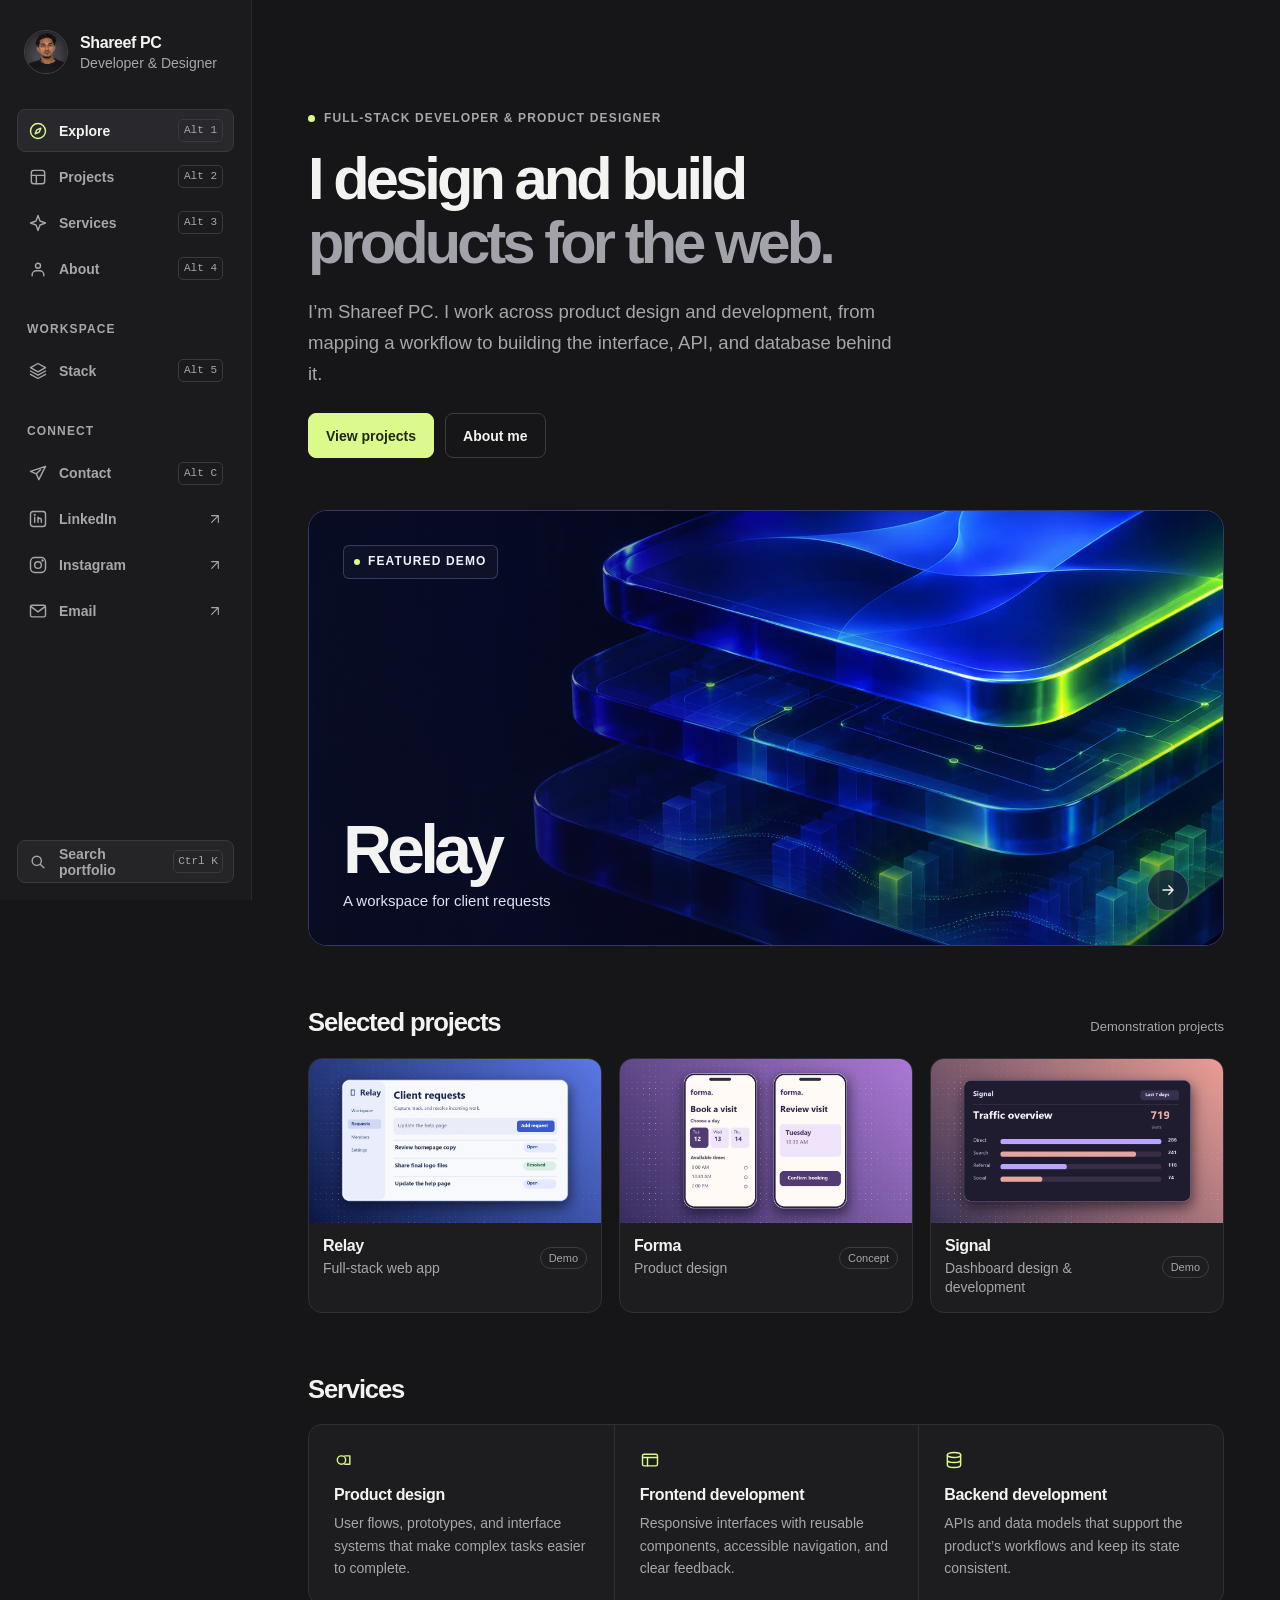
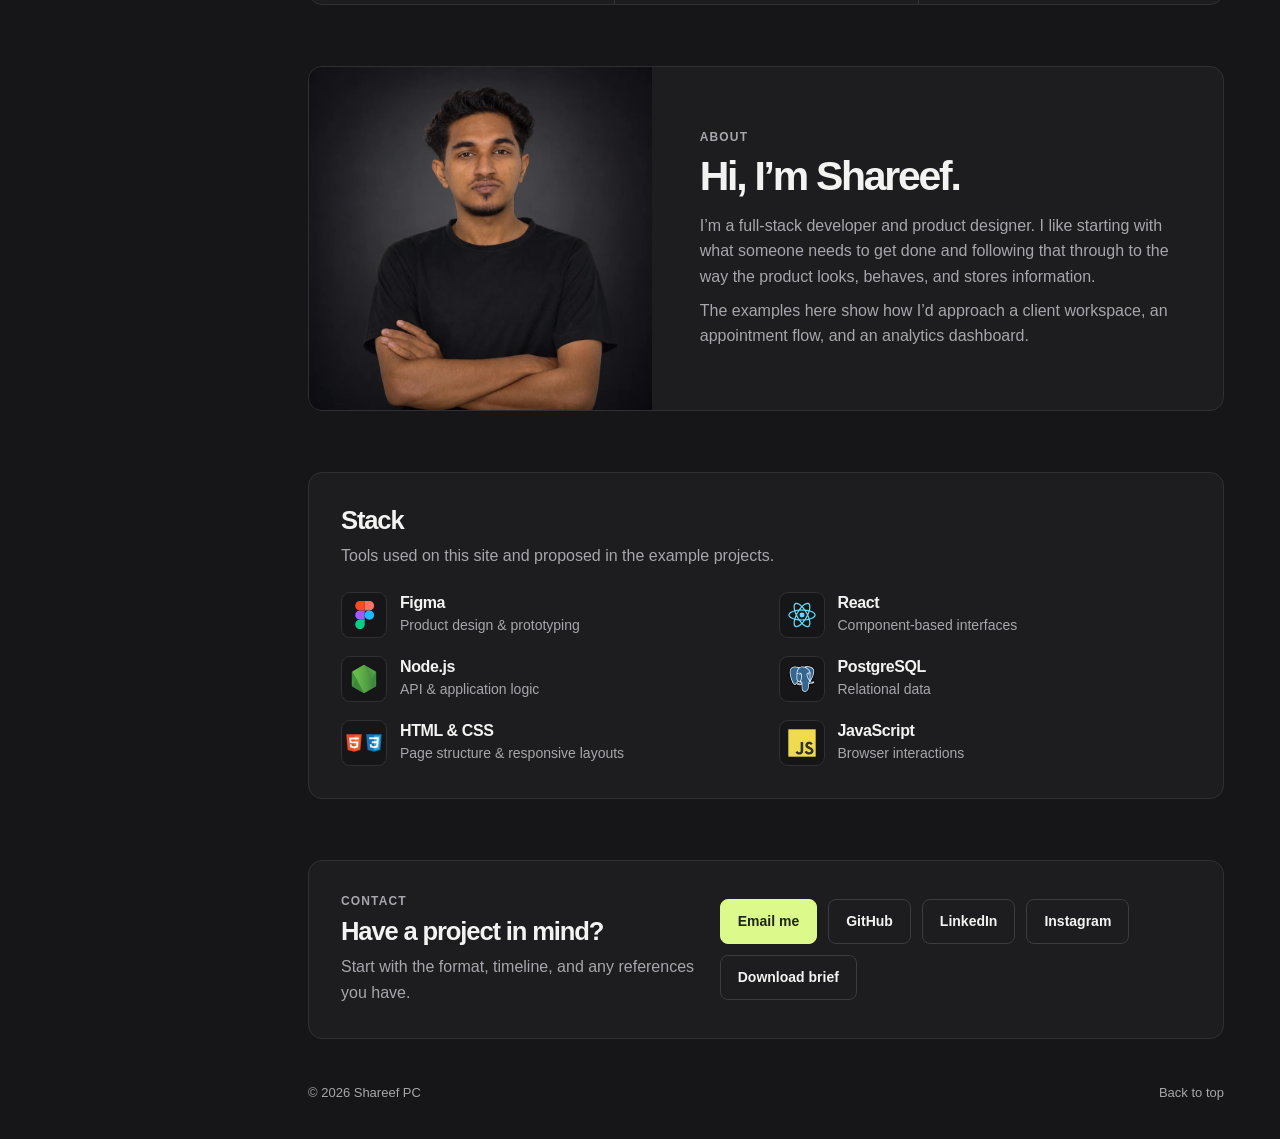
==== index.html @ a7331756 "Add shareefpc portfolio" ====
<!doctype html>
<html lang="en">
<head>
  <meta charset="utf-8">
  <meta name="viewport" content="width=device-width, initial-scale=1, viewport-fit=cover">
  <meta name="theme-color" content="#151518">
  <meta name="description" content="Shareef PC is a full-stack developer and product designer. Explore example web applications and product design case studies.">
  <title>Shareef PC — Full-Stack Developer &amp; Product Designer</title>
  <link rel="icon" href="assets/avatar.webp" type="image/webp">
  <link rel="stylesheet" href="assets/styles.css">
  <script src="assets/contact.js" defer></script>
  <script src="assets/site.js" defer></script>
</head>
<body>
  <a class="skip-link" href="#main">Skip to content</a>

  <svg class="icon-definitions" xmlns="http://www.w3.org/2000/svg" aria-hidden="true">
    <symbol id="icon-explore" viewBox="0 0 24 24"><circle cx="12" cy="12" r="9"/><path d="m15.4 8.6-2 4.8-4.8 2 2-4.8z"/></symbol>
    <symbol id="icon-projects" viewBox="0 0 24 24"><rect x="4" y="4" width="16" height="16" rx="3"/><path d="M4 10h16m-10 0v10"/></symbol>
    <symbol id="icon-services" viewBox="0 0 24 24"><path d="m12 3 2.4 6.6L21 12l-6.6 2.4L12 21l-2.4-6.6L3 12l6.6-2.4L12 3Z"/></symbol>
    <symbol id="icon-about" viewBox="0 0 24 24"><circle cx="12" cy="8" r="3"/><path d="M5 20v-1a5 5 0 0 1 5-5h4a5 5 0 0 1 5 5v1"/></symbol>
    <symbol id="icon-stack" viewBox="0 0 24 24"><path d="m12 3 9 5-9 5-9-5Zm-9 9 9 5 9-5m-18 4 9 5 9-5"/></symbol>
    <symbol id="icon-contact" viewBox="0 0 24 24"><path d="M21 4 3 10l7 3 3 7 8-16ZM10 13l5-5"/></symbol>
    <symbol id="icon-more" viewBox="0 0 24 24"><circle cx="5" cy="12" r="1"/><circle cx="12" cy="12" r="1"/><circle cx="19" cy="12" r="1"/></symbol>
    <symbol id="icon-linkedin" viewBox="0 0 24 24"><rect x="3" y="3" width="18" height="18" rx="3"/><path d="M8 10v6m4 0v-6m0 3a2 2 0 1 1 4 0v3"/><circle cx="8" cy="7" r=".5" fill="currentColor"/></symbol>
    <symbol id="icon-instagram" viewBox="0 0 24 24"><rect x="3" y="3" width="18" height="18" rx="5"/><circle cx="12" cy="12" r="4"/><circle cx="17.5" cy="6.5" r=".6" fill="currentColor"/></symbol>
    <symbol id="icon-email" viewBox="0 0 24 24"><rect x="3" y="5" width="18" height="14" rx="2"/><path d="m4 7 8 6 8-6"/></symbol>
    <symbol id="icon-external" viewBox="0 0 24 24"><path d="M7 17 17 7M7 7h10v10"/></symbol>
  </svg>

  <aside class="sidebar" id="sidebar" aria-label="Portfolio sidebar">
    <a class="profile" href="#explore">
      <img src="assets/avatar.webp" alt="" width="44" height="44">
      <span><strong>Shareef PC</strong><small>Developer &amp; Designer</small></span>
    </a>

    <nav class="sidebar-nav" aria-label="Portfolio navigation">
      <div class="nav-group">
        <a class="nav-link" href="#explore" data-shortcut="1" aria-current="location"><svg aria-hidden="true"><use href="#icon-explore"/></svg><span>Explore</span><kbd>1</kbd></a>
        <a class="nav-link" href="#projects" data-shortcut="2"><svg aria-hidden="true"><use href="#icon-projects"/></svg><span>Projects</span><kbd>2</kbd></a>
        <a class="nav-link" href="#services" data-shortcut="3"><svg aria-hidden="true"><use href="#icon-services"/></svg><span>Services</span><kbd>3</kbd></a>
        <a class="nav-link" href="#about" data-shortcut="4"><svg aria-hidden="true"><use href="#icon-about"/></svg><span>About</span><kbd>4</kbd></a>
      </div>

      <div class="nav-group">
        <p class="nav-label">Workspace</p>
        <a class="nav-link" href="#stack" data-shortcut="5"><svg aria-hidden="true"><use href="#icon-stack"/></svg><span>Stack</span><kbd>5</kbd></a>
      </div>

      <div class="nav-group">
        <p class="nav-label">Connect</p>
        <a class="nav-link" href="#contact" data-shortcut="c"><svg aria-hidden="true"><use href="#icon-contact"/></svg><span>Contact</span><kbd>C</kbd></a>
        <a class="nav-link connect-link" data-contact-link="linkedin" aria-disabled="true" title="Link not configured"><svg aria-hidden="true"><use href="#icon-linkedin"/></svg><span>LinkedIn</span><svg class="external-arrow" aria-hidden="true"><use href="#icon-external"/></svg></a>
        <a class="nav-link connect-link" data-contact-link="instagram" aria-disabled="true" title="Link not configured"><svg aria-hidden="true"><use href="#icon-instagram"/></svg><span>Instagram</span><svg class="external-arrow" aria-hidden="true"><use href="#icon-external"/></svg></a>
        <a class="nav-link connect-link" data-contact-link="email" aria-disabled="true" title="Email not configured"><svg aria-hidden="true"><use href="#icon-email"/></svg><span>Email</span><svg class="external-arrow" aria-hidden="true"><use href="#icon-external"/></svg></a>
      </div>
    </nav>

    <button class="search-trigger" type="button" data-open-search hidden>
      <svg viewBox="0 0 24 24" aria-hidden="true"><circle cx="10.5" cy="10.5" r="5.5"/><path d="m15 15 4 4"/></svg>
      <span>Search portfolio</span><kbd>/</kbd>
    </button>
  </aside>

  <header class="mobile-header">
    <a class="profile" href="#explore"><img src="assets/avatar.webp" alt="" width="36" height="36"><strong>Shareef PC</strong></a>
    <button class="icon-button" type="button" aria-label="Search portfolio" data-open-search hidden><svg viewBox="0 0 24 24" aria-hidden="true"><circle cx="10.5" cy="10.5" r="5.5"/><path d="m15 15 4 4"/></svg></button>
  </header>

  <nav class="mobile-nav" aria-label="Mobile navigation">
    <a class="mobile-tab" href="#explore" aria-current="location"><svg aria-hidden="true"><use href="#icon-explore"/></svg><span>Explore</span></a>
    <a class="mobile-tab" href="#projects"><svg aria-hidden="true"><use href="#icon-projects"/></svg><span>Projects</span></a>
    <a class="mobile-tab" href="#about"><svg aria-hidden="true"><use href="#icon-about"/></svg><span>About</span></a>
    <a class="mobile-tab" href="#contact"><svg aria-hidden="true"><use href="#icon-contact"/></svg><span>Contact</span></a>
    <button class="mobile-tab" id="more-toggle" type="button" aria-haspopup="dialog" aria-controls="more-dialog"><svg aria-hidden="true"><use href="#icon-more"/></svg><span>More</span></button>
  </nav>

  <dialog class="more-dialog" id="more-dialog" aria-labelledby="more-title">
    <div class="more-header"><h2 id="more-title">More</h2><form method="dialog"><button class="icon-button" aria-label="Close navigation"><svg viewBox="0 0 24 24" aria-hidden="true"><path d="m6 6 12 12M18 6 6 18"/></svg></button></form></div>
    <nav class="more-nav" aria-label="More portfolio links">
      <div class="nav-group">
        <a class="nav-link" href="#services"><svg aria-hidden="true"><use href="#icon-services"/></svg><span>Services</span></a>
        <a class="nav-link" href="#stack"><svg aria-hidden="true"><use href="#icon-stack"/></svg><span>Stack</span></a>
      </div>
      <div class="nav-group">
        <p class="nav-label">Connect</p>
        <a class="nav-link connect-link" data-contact-link="linkedin" aria-disabled="true" title="Link not configured"><svg aria-hidden="true"><use href="#icon-linkedin"/></svg><span>LinkedIn</span><svg class="external-arrow" aria-hidden="true"><use href="#icon-external"/></svg></a>
        <a class="nav-link connect-link" data-contact-link="instagram" aria-disabled="true" title="Link not configured"><svg aria-hidden="true"><use href="#icon-instagram"/></svg><span>Instagram</span><svg class="external-arrow" aria-hidden="true"><use href="#icon-external"/></svg></a>
        <a class="nav-link connect-link" data-contact-link="email" aria-disabled="true" title="Email not configured"><svg aria-hidden="true"><use href="#icon-email"/></svg><span>Email</span><svg class="external-arrow" aria-hidden="true"><use href="#icon-external"/></svg></a>
      </div>
    </nav>
  </dialog>

  <main class="site-main" id="main" tabindex="-1">
    <div class="content">
      <section class="hero" id="explore" data-search-title="Explore" data-search-context="Portfolio overview">
        <p class="eyebrow hero-label"><span class="status-dot" aria-hidden="true"></span> Full-stack developer &amp; product designer</p>
        <h1>I design and build<br> <span>products for the web.</span></h1>
        <p class="hero-intro">I’m Shareef PC. I work across product design and development, from mapping a workflow to building the interface, API, and database behind it.</p>
        <div class="actions">
          <a class="button button-primary" href="#projects">View projects</a>
          <a class="button" href="#about">About me</a>
        </div>
      </section>

      <a class="feature" href="projects/relay.html" aria-label="View Relay, an example full-stack project">
        <img src="assets/hero.webp" width="1600" height="900" alt="" fetchpriority="high">
        <div class="feature-content">
          <span class="eyebrow feature-tag"><span class="status-dot" aria-hidden="true"></span> Featured demo</span>
          <div class="feature-title"><strong>Relay</strong><span>A workspace for client requests</span></div>
          <span class="feature-action" aria-hidden="true"><svg viewBox="0 0 24 24"><path d="M6 12h12m-5-5 5 5-5 5"/></svg></span>
        </div>
      </a>

      <section class="section" id="projects" data-search-title="Selected projects" data-search-context="Full-stack development and product design">
        <div class="section-heading"><h2>Selected projects</h2><span class="section-note">Demonstration projects</span></div>
        <div class="project-grid">
          <a class="project-card" href="projects/relay.html" data-search-title="Relay" data-search-context="Client requests · full-stack architecture · React · Node.js · PostgreSQL">
            <img src="assets/relay.webp" width="1000" height="562" loading="lazy" alt="">
            <div class="project-caption"><div><h3>Relay</h3><p>Full-stack web app</p></div><span class="pill">Demo</span></div>
          </a>
          <a class="project-card" href="projects/forma.html" data-search-title="Forma" data-search-context="Product design · mobile UX · appointment booking · Figma">
            <img src="assets/forma.webp" width="1000" height="562" loading="lazy" alt="">
            <div class="project-caption"><div><h3>Forma</h3><p>Product design</p></div><span class="pill">Concept</span></div>
          </a>
          <a class="project-card" href="projects/signal.html" data-search-title="Signal" data-search-context="Analytics · dashboard · data visualization · full-stack development">
            <img src="assets/signal.webp" width="1000" height="562" loading="lazy" alt="">
            <div class="project-caption"><div><h3>Signal</h3><p>Dashboard design &amp; development</p></div><span class="pill">Demo</span></div>
          </a>
        </div>
      </section>

      <section class="section" id="services" data-search-title="Services" data-search-context="Product design, frontend and backend development">
        <div class="section-heading"><h2>Services</h2></div>
        <div class="service-grid panel">
          <article><svg viewBox="0 0 24 24" aria-hidden="true"><circle cx="9" cy="12" r="5"/><path d="M13 7h6v10h-6"/></svg><h3>Product design</h3><p>User flows, prototypes, and interface systems that make complex tasks easier to complete.</p></article>
          <article><svg viewBox="0 0 24 24" aria-hidden="true"><rect x="3" y="5" width="18" height="14" rx="2"/><path d="M3 9h18m-12 0v10"/></svg><h3>Frontend development</h3><p>Responsive interfaces with reusable components, accessible navigation, and clear feedback.</p></article>
          <article><svg viewBox="0 0 24 24" aria-hidden="true"><ellipse cx="12" cy="6" rx="8" ry="3"/><path d="M4 6v12c0 1.65 3.6 3 8 3s8-1.35 8-3V6M4 12c0 1.65 3.6 3 8 3s8-1.35 8-3"/></svg><h3>Backend development</h3><p>APIs and data models that support the product’s workflows and keep its state consistent.</p></article>
        </div>
      </section>

      <section class="section about panel" id="about" data-search-title="About Shareef PC" data-search-context="Full-stack development and product design">
        <img src="assets/portrait.webp" width="900" height="900" loading="lazy" alt="Portrait of Shareef PC">
        <div class="about-copy"><p class="eyebrow">About</p><h2>Hi, I’m Shareef.</h2><p>I’m a full-stack developer and product designer. I like starting with what someone needs to get done and following that through to the way the product looks, behaves, and stores information.</p><p>The examples here show how I’d approach a client workspace, an appointment flow, and an analytics dashboard.</p></div>
      </section>

      <section class="section panel stack" id="stack" data-search-title="Stack" data-search-context="Figma, React, Node.js, PostgreSQL, HTML and CSS">
        <div class="section-heading"><div><h2>Stack</h2><p>Tools used on this site and proposed in the example projects.</p></div></div>
        <div class="stack-grid">
          <article class="stack-item"><span class="tool-icon" aria-hidden="true"><img src="assets/stack/figma.svg" width="28" height="28" alt=""></span><div><h3>Figma</h3><p>Product design &amp; prototyping</p></div></article>
          <article class="stack-item"><span class="tool-icon" aria-hidden="true"><img src="assets/stack/react.svg" width="28" height="28" alt=""></span><div><h3>React</h3><p>Component-based interfaces</p></div></article>
          <article class="stack-item"><span class="tool-icon" aria-hidden="true"><img src="assets/stack/nodejs.svg" width="28" height="28" alt=""></span><div><h3>Node.js</h3><p>API &amp; application logic</p></div></article>
          <article class="stack-item"><span class="tool-icon" aria-hidden="true"><img src="assets/stack/postgresql.svg" width="28" height="28" alt=""></span><div><h3>PostgreSQL</h3><p>Relational data</p></div></article>
          <article class="stack-item">
            <span class="tool-icon tool-icon-pair" aria-hidden="true">
              <img src="assets/stack/html5.svg" width="18" height="18" alt="">
              <img src="assets/stack/css3.svg" width="18" height="18" alt="">
            </span>
            <div><h3>HTML &amp; CSS</h3><p>Page structure &amp; responsive layouts</p></div>
          </article>
          <article class="stack-item"><span class="tool-icon" aria-hidden="true"><img src="assets/stack/javascript.svg" width="28" height="28" alt=""></span><div><h3>JavaScript</h3><p>Browser interactions</p></div></article>
        </div>
      </section>

      <section class="section panel contact" id="contact" data-search-title="Contact" data-search-context="Email, LinkedIn, Instagram and project brief">
        <div><p class="eyebrow">Contact</p><h2>Have a project in mind?</h2><p>Start with the format, timeline, and any references you have.</p></div>
        <div class="actions contact-actions" id="contact-actions">
          <a class="button button-primary" href="assets/project-brief.txt" download>Download brief</a>
        </div>
      </section>

      <footer class="footer"><span>© 2026 Shareef PC</span><a href="#explore">Back to top</a></footer>
    </div>
  </main>

  <dialog class="search-dialog" id="search-dialog" aria-labelledby="search-title">
    <div class="search-header"><h2 id="search-title">Search portfolio</h2><form method="dialog"><button class="icon-button" aria-label="Close search"><svg viewBox="0 0 24 24" aria-hidden="true"><path d="m6 6 12 12M18 6 6 18"/></svg></button></form></div>
    <input id="search-input" type="search" placeholder="Find a project or section…" aria-label="Find a project or section" autocomplete="off">
    <p class="search-status" id="search-status" role="status"></p>
    <ul class="search-results" id="search-results" aria-label="Search results"></ul>
  </dialog>
</body>
</html>
---- assets/styles.css ----
:root {
  color-scheme: dark;
  --bg: #161618;
  --rail: #1b1b1e;
  --surface: #1d1d20;
  --surface-hover: #252528;
  --line: #303034;
  --text: #f3f3f1;
  --muted: #a6a6ac;
  --accent: #dcfa8c;
  --sidebar: 252px;
  --radius: 14px;
  font-family: Inter, "Segoe UI", Arial, sans-serif;
  font-synthesis: none;
}

*, *::before, *::after { box-sizing: border-box; }
html { scroll-behavior: smooth; }
body { margin: 0; min-width: 280px; background: var(--bg); color: var(--text); }
button, input, select { font: inherit; }
a { color: inherit; text-decoration: none; }
button, summary { cursor: pointer; }
img { display: block; max-width: 100%; }
svg { flex: none; width: 20px; height: 20px; fill: none; stroke: currentColor; stroke-width: 1.7; stroke-linecap: round; stroke-linejoin: round; }
.icon-definitions { position: absolute; width: 0; height: 0; overflow: hidden; }
h1, h2, h3, p, figure { margin: 0; }
[hidden] { display: none !important; }
:focus-visible { outline: 2px solid var(--accent); outline-offset: 4px; }

.skip-link { position: fixed; left: 12px; top: 12px; z-index: 10; transform: translateY(-150%); background: var(--accent); color: #151617; padding: 10px 14px; border-radius: 6px; }
.skip-link:focus { transform: none; }
.sidebar { display: flex; flex-direction: column; position: fixed; inset: 0 auto 0 0; width: var(--sidebar); z-index: 4; background: var(--rail); border-right: 1px solid #2a2a2d; padding: 30px 17px 17px; overflow-y: auto; }
.profile { display: flex; align-items: center; gap: 12px; padding: 0 7px; width: fit-content; }
.profile img { border-radius: 50%; object-fit: cover; border: 1px solid #434347; }
.profile strong { display: block; font-size: 16px; letter-spacing: -.025em; }
.profile small { display: block; color: var(--muted); font-size: 14px; margin-top: 3px; }
.sidebar-nav { display: grid; gap: 31px; margin: 35px 0 32px; }
.nav-group { display: grid; gap: 3px; }
.nav-label { padding: 0 10px 8px; }
.nav-label, .eyebrow { font-size: 12px; font-weight: 650; letter-spacing: .095em; line-height: 1.45; text-transform: uppercase; color: var(--muted); }
.nav-link, .search-trigger { min-height: 43px; display: flex; align-items: center; gap: 11px; padding: 0 10px; border: 1px solid transparent; border-radius: 8px; color: var(--muted); font-size: 14px; font-weight: 550; text-align: left; }
.nav-link[href]:hover, .search-trigger:hover { background: var(--surface-hover); color: var(--text); }
.nav-link[aria-current="location"] { background: #29292d; border-color: #38383d; color: var(--text); }
.nav-link[aria-current="location"] svg { color: var(--accent); }
.connect-link .external-arrow { width: 16px; height: 16px; margin-left: auto; color: var(--muted); }
.connect-link[aria-disabled="true"] { color: #92929a; }
.connect-link[href]:hover .external-arrow { color: var(--accent); }
.nav-link kbd, .search-trigger kbd { margin-left: auto; }
.nav-link kbd { display: none; }
.enhanced .nav-link kbd { display: inline-flex; }
kbd { display: inline-flex; align-items: center; justify-content: center; min-width: 23px; min-height: 23px; padding: 2px 5px; border: 1px solid #3a3a3e; border-radius: 5px; color: var(--muted); font: 11px/1.2 ui-monospace, Consolas, monospace; white-space: nowrap; }
.search-trigger { margin-top: auto; width: 100%; background: #252528; border-color: #39393e; }
.mobile-header, .mobile-nav { display: none; }

.site-main { margin-left: var(--sidebar); }
.content { width: min(100% - 112px, 1056px); margin-inline: auto; padding-block: clamp(76px, 8.6vw, 138px) 24px; }
.hero { margin-bottom: 52px; }
.hero-label { display: flex; align-items: center; gap: 9px; margin-bottom: 20px; }
.status-dot { display: inline-block; width: 7px; height: 7px; flex: none; border-radius: 50%; background: var(--accent); }
.hero h1 { font-size: clamp(3rem, 4.65vw, 4.65rem); font-weight: 650; letter-spacing: -.065em; line-height: 1.06; }
.hero h1 span { color: #a2a2ab; }
.hero-intro { max-width: 590px; color: var(--muted); font-size: clamp(1rem, 1.45vw, 1.2rem); line-height: 1.68; margin-top: 22px; }
.actions { display: flex; align-items: center; flex-wrap: wrap; gap: 11px; margin-top: 24px; }
.button { display: inline-flex; justify-content: center; align-items: center; gap: 8px; min-height: 45px; padding: 9px 17px; border: 1px solid #3b3b40; border-radius: 8px; background: transparent; color: var(--text); font-size: 14px; font-weight: 650; }
.button:hover { background: var(--surface-hover); border-color: #55555b; }
.button-primary { background: var(--accent); border-color: var(--accent); color: #202516; }
.button-primary:hover { background: #e7ffae; border-color: #e7ffae; }

.feature { position: relative; display: block; width: 100%; min-width: 0; overflow: hidden; aspect-ratio: 2.1; min-height: 285px; isolation: isolate; border-radius: 19px; border: 1px solid #383765; background: #101440; }
.feature > img { width: 100%; height: 100%; position: absolute; inset: 0; object-fit: cover; object-position: center 52%; transition: transform .55s ease; }
.feature:hover > img { transform: scale(1.025); }
.feature::after { position: absolute; content: ""; z-index: 0; inset: 0; background: linear-gradient(90deg, #0a0e24c9, transparent 67%), linear-gradient(0deg, #0809217d, transparent 57%); }
.feature-content { display: flex; flex-direction: column; justify-content: space-between; align-items: flex-start; position: absolute; z-index: 1; inset: clamp(17px, 3vw, 34px); }
.feature-tag { display: flex; align-items: center; gap: 8px; color: #eff1fc; background: #11152ac9; border: 1px solid #a9b9f940; padding: 7px 10px; border-radius: 6px; }
.feature-tag .status-dot { width: 6px; height: 6px; }
.feature-title { display: grid; gap: 8px; max-width: calc(100% - 47px); }
.feature-title strong { font-size: clamp(2.65rem, 5.3vw, 5.25rem); letter-spacing: -.07em; line-height: .93; font-weight: 650; }
.feature-title > span { color: #e0e1f4; font-size: 15px; line-height: 1.45; }
.feature-action { position: absolute; bottom: 0; right: 0; display: grid; place-items: center; width: 42px; height: 42px; border: 1px solid #c4caff50; border-radius: 50%; background: #121735b0; }

.section { margin-top: 61px; scroll-margin-top: 25px; }
.section-heading { display: flex; flex-wrap: wrap; align-items: baseline; justify-content: space-between; gap: 7px 14px; margin-bottom: 20px; }
.section-heading h2, .contact h2 { font-size: clamp(1.36rem, 2vw, 1.65rem); letter-spacing: -.045em; line-height: 1.18; }
.section-note { color: var(--muted); font-size: 13px; }
.project-grid { display: grid; grid-template-columns: repeat(3, minmax(0, 1fr)); gap: 17px; }
.project-card { overflow: hidden; background: var(--surface); border: 1px solid var(--line); border-radius: var(--radius); transition: border-color .2s, transform .2s; }
.project-card:hover { border-color: #55555b; transform: translateY(-3px); }
.project-card img { width: 100%; height: auto; aspect-ratio: 16 / 9; object-fit: cover; background: #222238; }
.project-caption { display: flex; justify-content: space-between; align-items: center; gap: 10px; padding: 14px; }
.project-caption h3, .service-grid h3, .stack-item h3 { font-size: 16px; letter-spacing: -.025em; }
.project-caption p, .stack-item p { margin-top: 4px; font-size: 14px; line-height: 1.4; color: var(--muted); }
.pill { flex: none; padding: 4px 8px; border: 1px solid #3b3b40; border-radius: 999px; color: var(--muted); font-size: 11px; }
.panel { border: 1px solid var(--line); border-radius: var(--radius); background: var(--surface); }
.service-grid { display: grid; grid-template-columns: repeat(3, minmax(0, 1fr)); }
.service-grid article { padding: clamp(15px, 2.5vw, 25px); }
.service-grid article + article { border-left: 1px solid var(--line); }
.service-grid svg { color: var(--accent); margin-bottom: 12px; }
.service-grid p, .stack .section-heading p, .contact p:not(.eyebrow), .about-copy p:not(.eyebrow) { color: var(--muted); line-height: 1.6; margin-top: 8px; }
.service-grid p { font-size: 14px; }
.about { display: grid; grid-template-columns: minmax(0, .75fr) minmax(0, 1.25fr); align-items: center; overflow: hidden; }
.about img { width: 100%; height: 100%; min-height: 285px; object-fit: cover; object-position: 50% 40%; }
.about-copy { padding: clamp(23px, 4vw, 48px); }
.about-copy h2 { font-size: clamp(1.8rem, 3.2vw, 3rem); letter-spacing: -.055em; margin: 7px 0 13px; }
.about-copy p + p { margin-top: 11px; }
.stack, .contact { padding: clamp(19px, 2.9vw, 32px); }
.stack-grid { display: grid; grid-template-columns: repeat(2, minmax(0, 1fr)); gap: 18px 25px; margin-top: 23px; }
.stack-item { display: flex; align-items: center; gap: 13px; }
.tool-icon { flex: none; width: 46px; height: 46px; display: grid; place-items: center; border: 1px solid var(--line); border-radius: 9px; background: var(--bg); }
.tool-icon img { object-fit: contain; }
.tool-icon-pair { display: flex; justify-content: center; align-items: center; gap: 2px; }
.contact { display: flex; align-items: center; justify-content: space-between; gap: 18px; }
.contact h2 { margin-top: 6px; }
.contact .actions { margin: 0; }
.footer { display: flex; justify-content: space-between; gap: 15px; margin-top: 31px; padding-block: 15px; color: var(--muted); font-size: 13px; }
.footer a:hover { color: var(--text); }

.icon-button { width: 40px; height: 40px; display: inline-grid; place-items: center; border: 1px solid var(--line); border-radius: 8px; background: var(--surface); color: var(--text); }
.icon-button:hover { background: var(--surface-hover); }
.search-dialog { width: min(550px, 100% - 28px); max-height: min(600px, 85dvh); color: var(--text); background: #222226; border: 1px solid #47474c; border-radius: 15px; padding: 16px; }
.search-dialog::backdrop, .more-dialog::backdrop { background: #08080ac7; }
.search-header, .more-header { display: flex; justify-content: space-between; align-items: center; gap: 12px; margin-bottom: 12px; }
.search-header h2, .more-header h2 { font-size: 18px; }
.search-dialog input, .demo input, .demo select { width: 100%; padding: 10px 12px; border: 1px solid #54545f; border-radius: 7px; color: var(--text); background: #16161b; }
.search-status { min-height: 18px; margin-top: 11px; color: var(--muted); font-size: 13px; }
.search-results { list-style: none; padding: 0; margin: 5px 0 0; }
.search-results a { display: grid; gap: 3px; border-radius: 6px; padding: 9px 10px; }
.search-results a:hover, .search-results a:focus-visible { background: var(--surface-hover); }
.search-results small { color: var(--muted); font-size: 13px; }
.more-dialog { position: fixed; inset: auto 0 max(8px, env(safe-area-inset-bottom)) 0; width: min(510px, 100% - 20px); max-height: min(75dvh, 480px); margin: 0 auto; padding: 14px; border: 1px solid #47474c; border-radius: 18px; background: var(--rail); color: var(--text); }
.more-nav { display: grid; gap: 15px; }
.more-nav .nav-label { padding-bottom: 4px; }
body:has(.more-dialog[open]) { overflow: hidden; }

.case-content { width: min(100% - 48px, 930px); margin-inline: auto; padding-block: 35px 26px; }
.case-nav { display: flex; align-items: center; justify-content: space-between; border-bottom: 1px solid var(--line); padding-bottom: 16px; }
.case-nav p, .case-nav a { color: var(--muted); font-size: 14px; }
.case-nav a:hover { color: var(--text); }
.case-header { margin-block: 45px 27px; }
.case-header h1 { font-size: clamp(3.25rem, 9vw, 6.2rem); letter-spacing: -.08em; line-height: 1; margin-block: 8px 13px; font-weight: 650; }
.case-summary { font-size: clamp(1rem, 2.5vw, 1.22rem); max-width: 640px; color: var(--muted); line-height: 1.65; }
.case-content > img { width: 100%; height: auto; aspect-ratio: 16/9; object-fit: cover; border: 1px solid var(--line); border-radius: var(--radius); }
.case-details { display: grid; grid-template-columns: repeat(2, minmax(0, 1fr)); gap: 15px; margin-top: 24px; }
.case-details article, .demo { padding: clamp(17px, 3vw, 28px); }
.case-details h2, .demo h2 { font-size: 1.35rem; letter-spacing: -.035em; }
.case-details p, .demo > p { margin-top: 8px; line-height: 1.6; color: var(--muted); }
.demo { margin-top: 24px; }
.demo form { display: grid; grid-template-columns: minmax(0, 1fr) auto; align-items: end; gap: 10px; margin-top: 18px; }
.demo label { display: grid; gap: 6px; font-size: 14px; }
.demo .button { min-height: 41px; }
.demo-output { margin-top: 16px; line-height: 1.5; }
#forma-demo form { grid-template-columns: minmax(0, 1fr) minmax(0, 1fr) auto; }
.confirm-booking { margin-top: 10px; }
#signal-demo form { max-width: 245px; grid-template-columns: 1fr; }
.request-list { padding: 0; list-style: none; margin-bottom: 0; }
.request-list li { display: flex; align-items: center; justify-content: space-between; gap: 12px; padding-block: 10px; border-top: 1px solid var(--line); overflow-wrap: anywhere; }
.request-list .button { flex: none; }
.bar-chart { display: grid; gap: 12px; margin-top: 20px; }
.bar-row { display: grid; grid-template-columns: minmax(65px, .35fr) 1fr 5ch; align-items: center; gap: 9px; font-size: 14px; }
.bar-row span:last-child { text-align: right; font-variant-numeric: tabular-nums; }
.bar-track { border-radius: 4px; background: #34343d; height: 12px; }
.bar-fill { display: block; height: 100%; background: #b4a1ff; border-radius: inherit; }

@media (max-width: 1100px) {
  :root { --sidebar: 218px; }
  .content { width: calc(100% - 65px); }
  .project-caption { align-items: flex-start; flex-wrap: wrap; gap: 7px; }
}

@media (max-width: 820px) {
  .site-main { margin-left: 0; }
  .enhanced .site-main { padding-bottom: calc(66px + env(safe-area-inset-bottom)); }
  .sidebar { position: static; width: 100%; border: 0; padding: 15px; }
  .sidebar-nav { gap: 10px; margin-block: 16px; }
  .sidebar .nav-group { display: flex; flex-wrap: wrap; }
  .sidebar .nav-label, .sidebar kbd, .enhanced .sidebar kbd { display: none; }
  .enhanced .sidebar { display: none; }
  .enhanced .mobile-header { display: flex; align-items: center; justify-content: space-between; min-height: 59px; position: sticky; top: 0; z-index: 4; border-bottom: 1px solid var(--line); background: var(--rail); padding: calc(9px + env(safe-area-inset-top)) max(14px, env(safe-area-inset-right)) 9px max(14px, env(safe-area-inset-left)); }
  .enhanced .mobile-nav { display: grid; grid-template-columns: repeat(5, minmax(0, 1fr)); gap: 3px; position: fixed; inset: auto 0 0; z-index: 5; background: var(--rail); border-top: 1px solid var(--line); box-shadow: 0 -10px 28px #0004; padding: 6px max(8px, env(safe-area-inset-right)) calc(7px + env(safe-area-inset-bottom)) max(8px, env(safe-area-inset-left)); }
  .mobile-tab { display: grid; justify-items: center; align-content: center; gap: 4px; min-width: 0; min-height: 50px; padding: 4px 1px; border: 1px solid transparent; border-radius: 9px; background: transparent; color: var(--muted); font-size: 12px; font-weight: 650; line-height: 1.2; }
  .mobile-tab[aria-current], .mobile-tab:hover { background: var(--surface-hover); color: var(--text); }
  .mobile-tab[aria-current] { border-color: #38383d; }
  .mobile-tab[aria-current] svg { color: var(--accent); }
  .content { width: calc(100% - 44px); padding-top: 53px; }
  .hero h1 { font-size: clamp(2.65rem, 7.75vw, 4.35rem); }
  .section, .hero { scroll-margin-top: calc(79px + env(safe-area-inset-top)); }
  .section { margin-top: 46px; }
}

@media (max-width: 555px) {
  .content, .case-content { width: calc(100% - 32px); }
  .content { padding-top: 39px; }
  .hero { margin-bottom: 32px; }
  .hero-label { max-width: 330px; margin-bottom: 13px; }
  .hero h1 { font-size: clamp(2rem, 8.7vw, 3rem); }
  .hero-intro { margin-top: 15px; }
  .actions { margin-top: 18px; }
  .feature { border-radius: 13px; min-height: 238px; }
  .feature > img { object-position: 61% center; }
  .project-grid, .service-grid, .case-details, .about { grid-template-columns: 1fr; }
  .project-caption { flex-wrap: nowrap; align-items: center; }
  .service-grid article + article { border-left: 0; border-top: 1px solid var(--line); }
  .about img { height: auto; min-height: 0; aspect-ratio: 1.25; }
  .stack-grid { gap: 16px; }
  .stack-item { align-items: flex-start; }
  .contact { align-items: flex-start; flex-direction: column; }
  #forma-demo form { grid-template-columns: 1fr 1fr; }
  #forma-demo form button { grid-column: 1 / -1; justify-self: start; }
}

@media (max-width: 390px) {
  .stack-grid { grid-template-columns: 1fr; }
  .demo form { grid-template-columns: 1fr; }
  .project-caption { flex-wrap: wrap; }
}

@media (prefers-reduced-motion: reduce) {
  html { scroll-behavior: auto; }
  *, *::before, *::after { transition: none !important; }
}
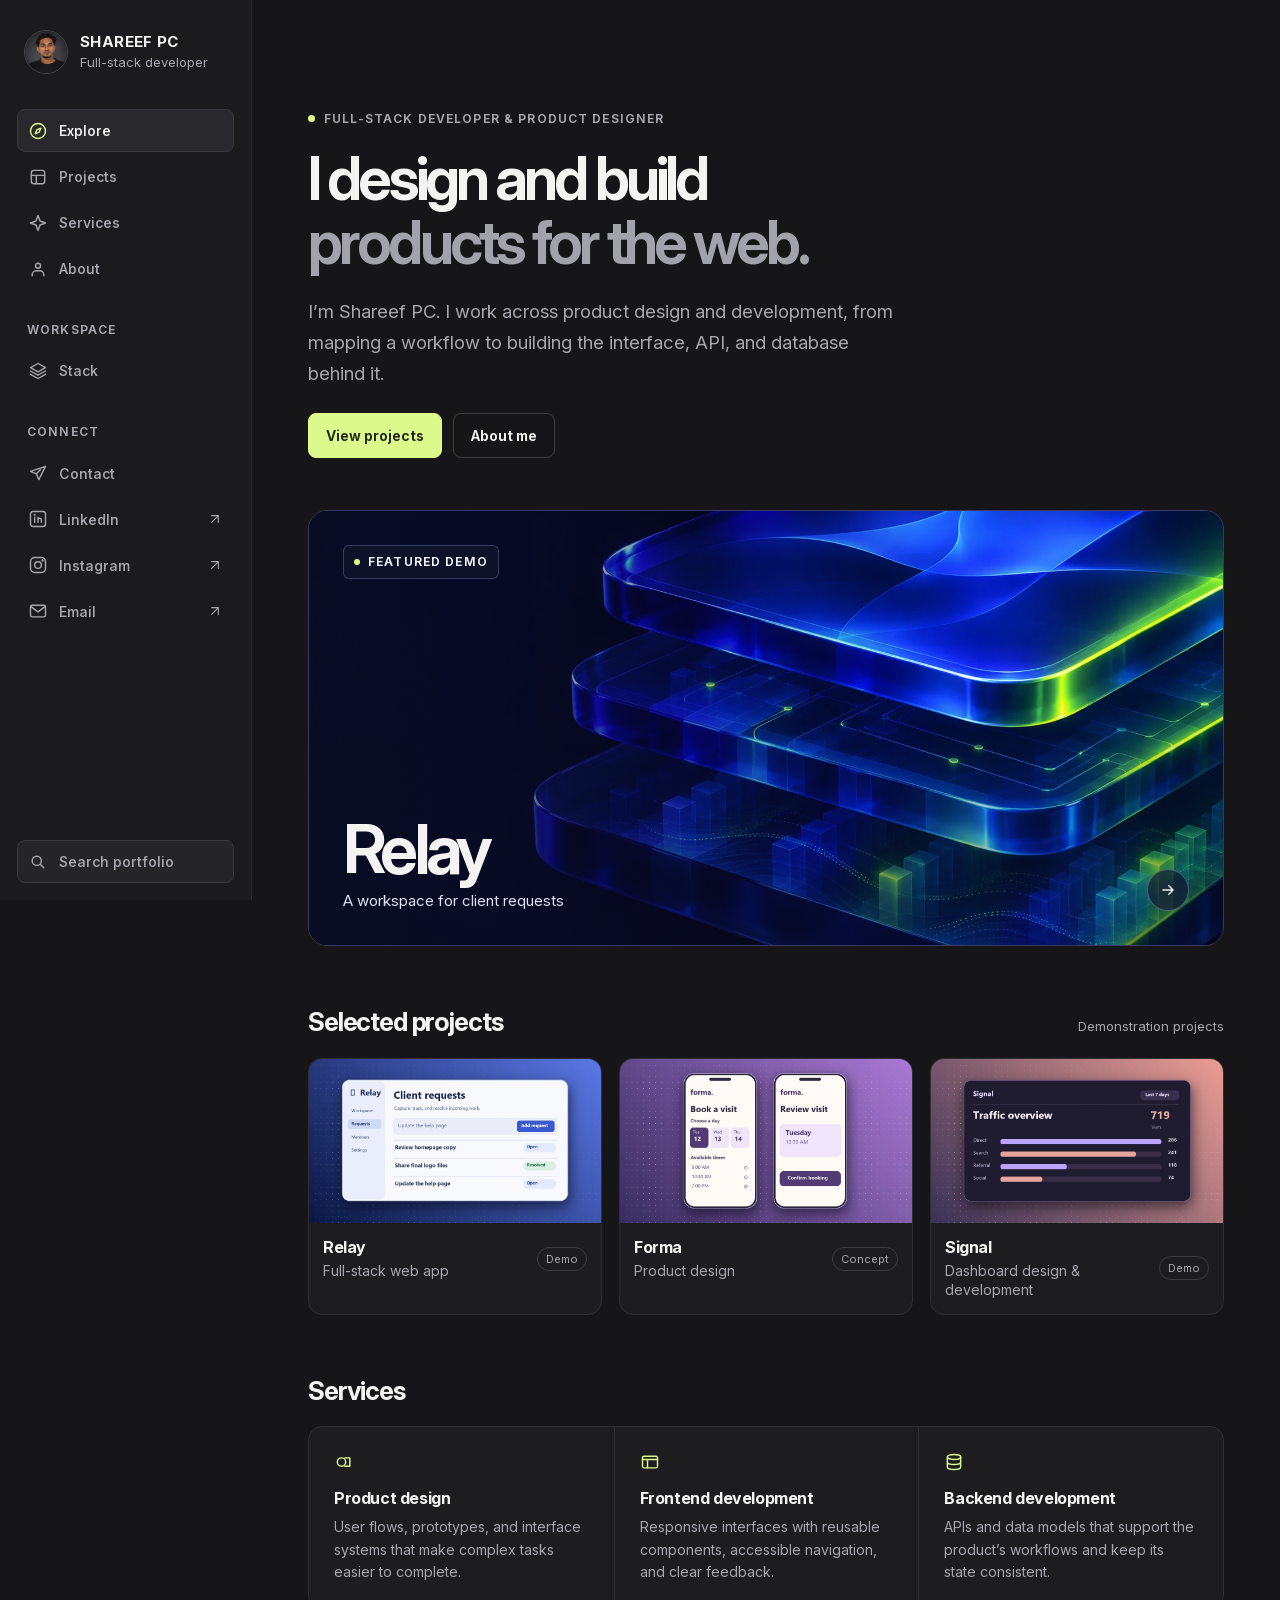
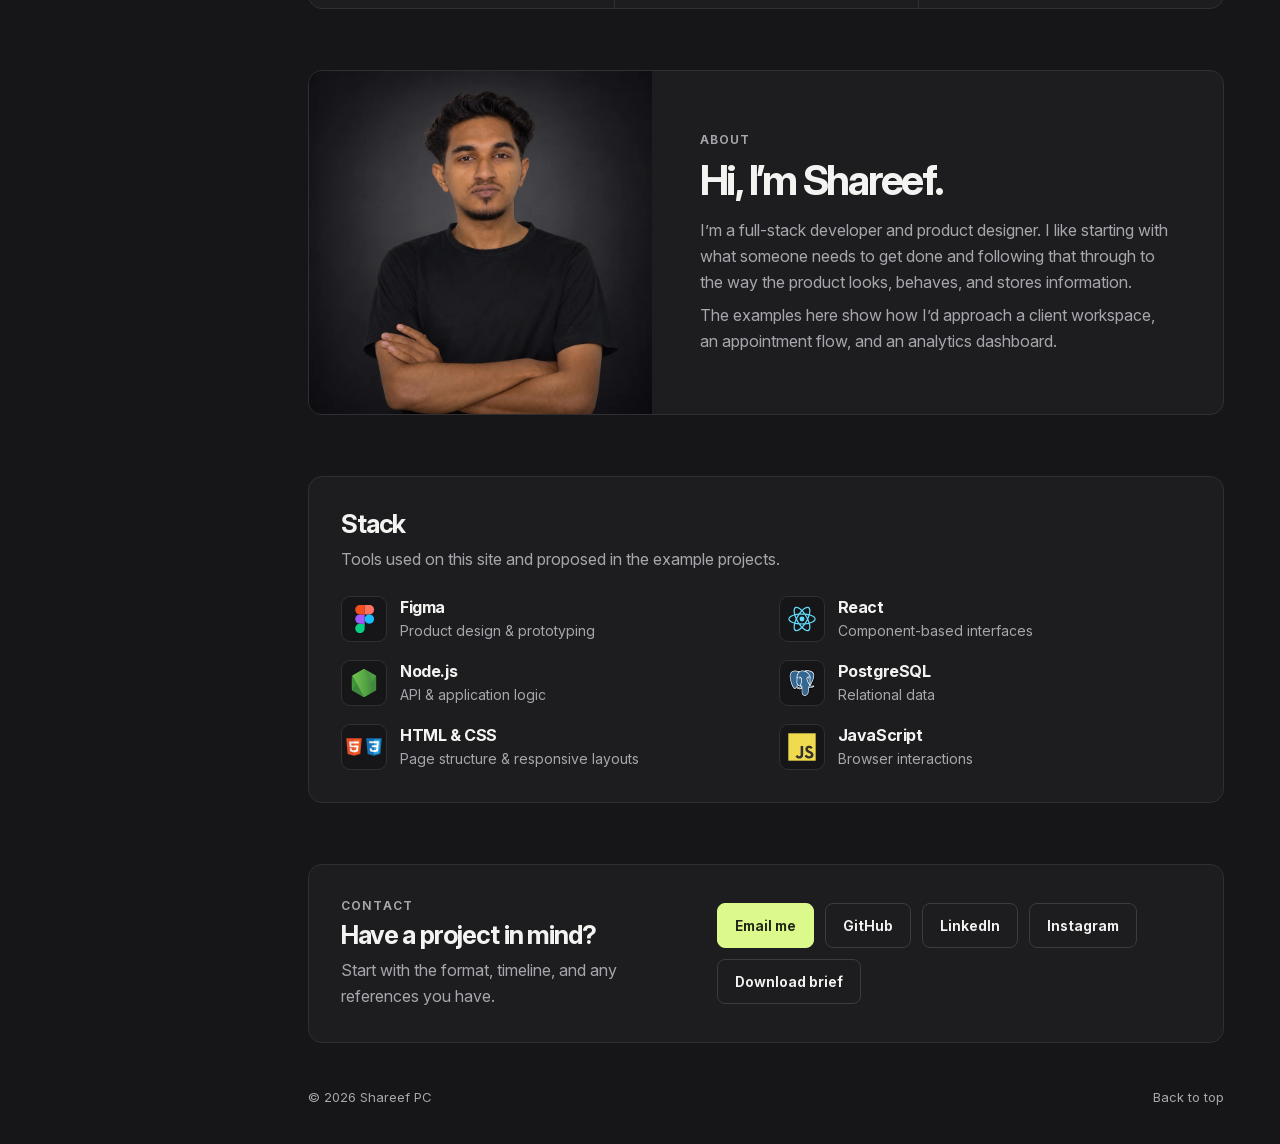
==== commit 60f69bd6: "Fix mobile typography and simplify navigation" ====
--- a/index.html
+++ b/index.html
@@ -7,6 +7,7 @@
   <meta name="description" content="Shareef PC is a full-stack developer and product designer. Explore example web applications and product design case studies.">
   <title>Shareef PC — Full-Stack Developer &amp; Product Designer</title>
   <link rel="icon" href="assets/avatar.webp" type="image/webp">
+  <link rel="preload" href="assets/fonts/InterVariable.woff2" as="font" type="font/woff2" crossorigin>
   <link rel="stylesheet" href="assets/styles.css">
   <script src="assets/contact.js" defer></script>
   <script src="assets/site.js" defer></script>
@@ -31,25 +32,25 @@
   <aside class="sidebar" id="sidebar" aria-label="Portfolio sidebar">
     <a class="profile" href="#explore">
       <img src="assets/avatar.webp" alt="" width="44" height="44">
-      <span><strong>Shareef PC</strong><small>Developer &amp; Designer</small></span>
+      <span><strong>SHAREEF PC</strong><small>Full-stack developer</small></span>
     </a>
 
     <nav class="sidebar-nav" aria-label="Portfolio navigation">
       <div class="nav-group">
-        <a class="nav-link" href="#explore" data-shortcut="1" aria-current="location"><svg aria-hidden="true"><use href="#icon-explore"/></svg><span>Explore</span><kbd>1</kbd></a>
-        <a class="nav-link" href="#projects" data-shortcut="2"><svg aria-hidden="true"><use href="#icon-projects"/></svg><span>Projects</span><kbd>2</kbd></a>
-        <a class="nav-link" href="#services" data-shortcut="3"><svg aria-hidden="true"><use href="#icon-services"/></svg><span>Services</span><kbd>3</kbd></a>
-        <a class="nav-link" href="#about" data-shortcut="4"><svg aria-hidden="true"><use href="#icon-about"/></svg><span>About</span><kbd>4</kbd></a>
+        <a class="nav-link" href="#explore" aria-current="location"><svg aria-hidden="true"><use href="#icon-explore"/></svg><span>Explore</span></a>
+        <a class="nav-link" href="#projects"><svg aria-hidden="true"><use href="#icon-projects"/></svg><span>Projects</span></a>
+        <a class="nav-link" href="#services"><svg aria-hidden="true"><use href="#icon-services"/></svg><span>Services</span></a>
+        <a class="nav-link" href="#about"><svg aria-hidden="true"><use href="#icon-about"/></svg><span>About</span></a>
       </div>
 
       <div class="nav-group">
         <p class="nav-label">Workspace</p>
-        <a class="nav-link" href="#stack" data-shortcut="5"><svg aria-hidden="true"><use href="#icon-stack"/></svg><span>Stack</span><kbd>5</kbd></a>
+        <a class="nav-link" href="#stack"><svg aria-hidden="true"><use href="#icon-stack"/></svg><span>Stack</span></a>
       </div>
 
       <div class="nav-group">
         <p class="nav-label">Connect</p>
-        <a class="nav-link" href="#contact" data-shortcut="c"><svg aria-hidden="true"><use href="#icon-contact"/></svg><span>Contact</span><kbd>C</kbd></a>
+        <a class="nav-link" href="#contact"><svg aria-hidden="true"><use href="#icon-contact"/></svg><span>Contact</span></a>
         <a class="nav-link connect-link" data-contact-link="linkedin" aria-disabled="true" title="Link not configured"><svg aria-hidden="true"><use href="#icon-linkedin"/></svg><span>LinkedIn</span><svg class="external-arrow" aria-hidden="true"><use href="#icon-external"/></svg></a>
         <a class="nav-link connect-link" data-contact-link="instagram" aria-disabled="true" title="Link not configured"><svg aria-hidden="true"><use href="#icon-instagram"/></svg><span>Instagram</span><svg class="external-arrow" aria-hidden="true"><use href="#icon-external"/></svg></a>
         <a class="nav-link connect-link" data-contact-link="email" aria-disabled="true" title="Email not configured"><svg aria-hidden="true"><use href="#icon-email"/></svg><span>Email</span><svg class="external-arrow" aria-hidden="true"><use href="#icon-external"/></svg></a>
@@ -58,12 +59,15 @@
 
     <button class="search-trigger" type="button" data-open-search hidden>
       <svg viewBox="0 0 24 24" aria-hidden="true"><circle cx="10.5" cy="10.5" r="5.5"/><path d="m15 15 4 4"/></svg>
-      <span>Search portfolio</span><kbd>/</kbd>
+      <span>Search portfolio</span>
     </button>
   </aside>
 
   <header class="mobile-header">
-    <a class="profile" href="#explore"><img src="assets/avatar.webp" alt="" width="36" height="36"><strong>Shareef PC</strong></a>
+    <a class="profile" href="#explore">
+      <img src="assets/avatar.webp" alt="" width="36" height="36">
+      <span><strong>SHAREEF PC</strong><small>Full-stack developer</small></span>
+    </a>
     <button class="icon-button" type="button" aria-label="Search portfolio" data-open-search hidden><svg viewBox="0 0 24 24" aria-hidden="true"><circle cx="10.5" cy="10.5" r="5.5"/><path d="m15 15 4 4"/></svg></button>
   </header>
 
@@ -94,7 +98,7 @@
   <main class="site-main" id="main" tabindex="-1">
     <div class="content">
       <section class="hero" id="explore" data-search-title="Explore" data-search-context="Portfolio overview">
-        <p class="eyebrow hero-label"><span class="status-dot" aria-hidden="true"></span> Full-stack developer &amp; product designer</p>
+        <p class="eyebrow hero-label"><span class="status-dot" aria-hidden="true"></span><span>Full-stack developer &amp; product designer</span></p>
         <h1>I design and build<br> <span>products for the web.</span></h1>
         <p class="hero-intro">I’m Shareef PC. I work across product design and development, from mapping a workflow to building the interface, API, and database behind it.</p>
         <div class="actions">
--- a/assets/styles.css
+++ b/assets/styles.css
@@ -1,3 +1,11 @@
+@font-face {
+  font-family: Inter;
+  src: url("fonts/InterVariable.woff2") format("woff2");
+  font-style: normal;
+  font-weight: 100 900;
+  font-display: swap;
+}
+
 :root {
   color-scheme: dark;
   --bg: #161618;
@@ -15,7 +23,7 @@
 }
 
 *, *::before, *::after { box-sizing: border-box; }
-html { scroll-behavior: smooth; }
+html { scroll-behavior: smooth; -webkit-text-size-adjust: 100%; text-size-adjust: 100%; }
 body { margin: 0; min-width: 280px; background: var(--bg); color: var(--text); }
 button, input, select { font: inherit; }
 a { color: inherit; text-decoration: none; }
@@ -32,8 +40,8 @@
 .sidebar { display: flex; flex-direction: column; position: fixed; inset: 0 auto 0 0; width: var(--sidebar); z-index: 4; background: var(--rail); border-right: 1px solid #2a2a2d; padding: 30px 17px 17px; overflow-y: auto; }
 .profile { display: flex; align-items: center; gap: 12px; padding: 0 7px; width: fit-content; }
 .profile img { border-radius: 50%; object-fit: cover; border: 1px solid #434347; }
-.profile strong { display: block; font-size: 16px; letter-spacing: -.025em; }
-.profile small { display: block; color: var(--muted); font-size: 14px; margin-top: 3px; }
+.profile strong { display: block; font-size: 15px; letter-spacing: .025em; line-height: 1.2; }
+.profile small { display: block; color: var(--muted); font-size: 13px; line-height: 1.3; margin-top: 3px; }
 .sidebar-nav { display: grid; gap: 31px; margin: 35px 0 32px; }
 .nav-group { display: grid; gap: 3px; }
 .nav-label { padding: 0 10px 8px; }
@@ -45,10 +53,6 @@
 .connect-link .external-arrow { width: 16px; height: 16px; margin-left: auto; color: var(--muted); }
 .connect-link[aria-disabled="true"] { color: #92929a; }
 .connect-link[href]:hover .external-arrow { color: var(--accent); }
-.nav-link kbd, .search-trigger kbd { margin-left: auto; }
-.nav-link kbd { display: none; }
-.enhanced .nav-link kbd { display: inline-flex; }
-kbd { display: inline-flex; align-items: center; justify-content: center; min-width: 23px; min-height: 23px; padding: 2px 5px; border: 1px solid #3a3a3e; border-radius: 5px; color: var(--muted); font: 11px/1.2 ui-monospace, Consolas, monospace; white-space: nowrap; }
 .search-trigger { margin-top: auto; width: 100%; background: #252528; border-color: #39393e; }
 .mobile-header, .mobile-nav { display: none; }
 
@@ -172,9 +176,9 @@
   .sidebar { position: static; width: 100%; border: 0; padding: 15px; }
   .sidebar-nav { gap: 10px; margin-block: 16px; }
   .sidebar .nav-group { display: flex; flex-wrap: wrap; }
-  .sidebar .nav-label, .sidebar kbd, .enhanced .sidebar kbd { display: none; }
+  .sidebar .nav-label { display: none; }
   .enhanced .sidebar { display: none; }
-  .enhanced .mobile-header { display: flex; align-items: center; justify-content: space-between; min-height: 59px; position: sticky; top: 0; z-index: 4; border-bottom: 1px solid var(--line); background: var(--rail); padding: calc(9px + env(safe-area-inset-top)) max(14px, env(safe-area-inset-right)) 9px max(14px, env(safe-area-inset-left)); }
+  .enhanced .mobile-header { display: flex; align-items: center; justify-content: space-between; min-height: 59px; position: sticky; top: 0; z-index: 4; background: var(--bg); padding: calc(9px + env(safe-area-inset-top)) max(14px, env(safe-area-inset-right)) 9px max(14px, env(safe-area-inset-left)); }
   .enhanced .mobile-nav { display: grid; grid-template-columns: repeat(5, minmax(0, 1fr)); gap: 3px; position: fixed; inset: auto 0 0; z-index: 5; background: var(--rail); border-top: 1px solid var(--line); box-shadow: 0 -10px 28px #0004; padding: 6px max(8px, env(safe-area-inset-right)) calc(7px + env(safe-area-inset-bottom)) max(8px, env(safe-area-inset-left)); }
   .mobile-tab { display: grid; justify-items: center; align-content: center; gap: 4px; min-width: 0; min-height: 50px; padding: 4px 1px; border: 1px solid transparent; border-radius: 9px; background: transparent; color: var(--muted); font-size: 12px; font-weight: 650; line-height: 1.2; }
   .mobile-tab[aria-current], .mobile-tab:hover { background: var(--surface-hover); color: var(--text); }
@@ -188,12 +192,14 @@
 
 @media (max-width: 555px) {
   .content, .case-content { width: calc(100% - 32px); }
-  .content { padding-top: 39px; }
-  .hero { margin-bottom: 32px; }
-  .hero-label { max-width: 330px; margin-bottom: 13px; }
-  .hero h1 { font-size: clamp(2rem, 8.7vw, 3rem); }
-  .hero-intro { margin-top: 15px; }
-  .actions { margin-top: 18px; }
+  .content { padding-top: 30px; }
+  .hero { margin-bottom: 28px; }
+  .hero-label { align-items: flex-start; max-width: 360px; margin-bottom: 12px; letter-spacing: .045em; }
+  .hero-label .status-dot { margin-top: .45em; }
+  .hero-label span:last-child { text-wrap: balance; }
+  .hero h1 { font-size: clamp(1.5rem, 8.35vw, 3rem); line-height: 1.1; letter-spacing: -.046em; }
+  .hero-intro { margin-top: 14px; line-height: 1.55; }
+  .actions { margin-top: 17px; }
   .feature { border-radius: 13px; min-height: 238px; }
   .feature > img { object-position: 61% center; }
   .project-grid, .service-grid, .case-details, .about { grid-template-columns: 1fr; }
